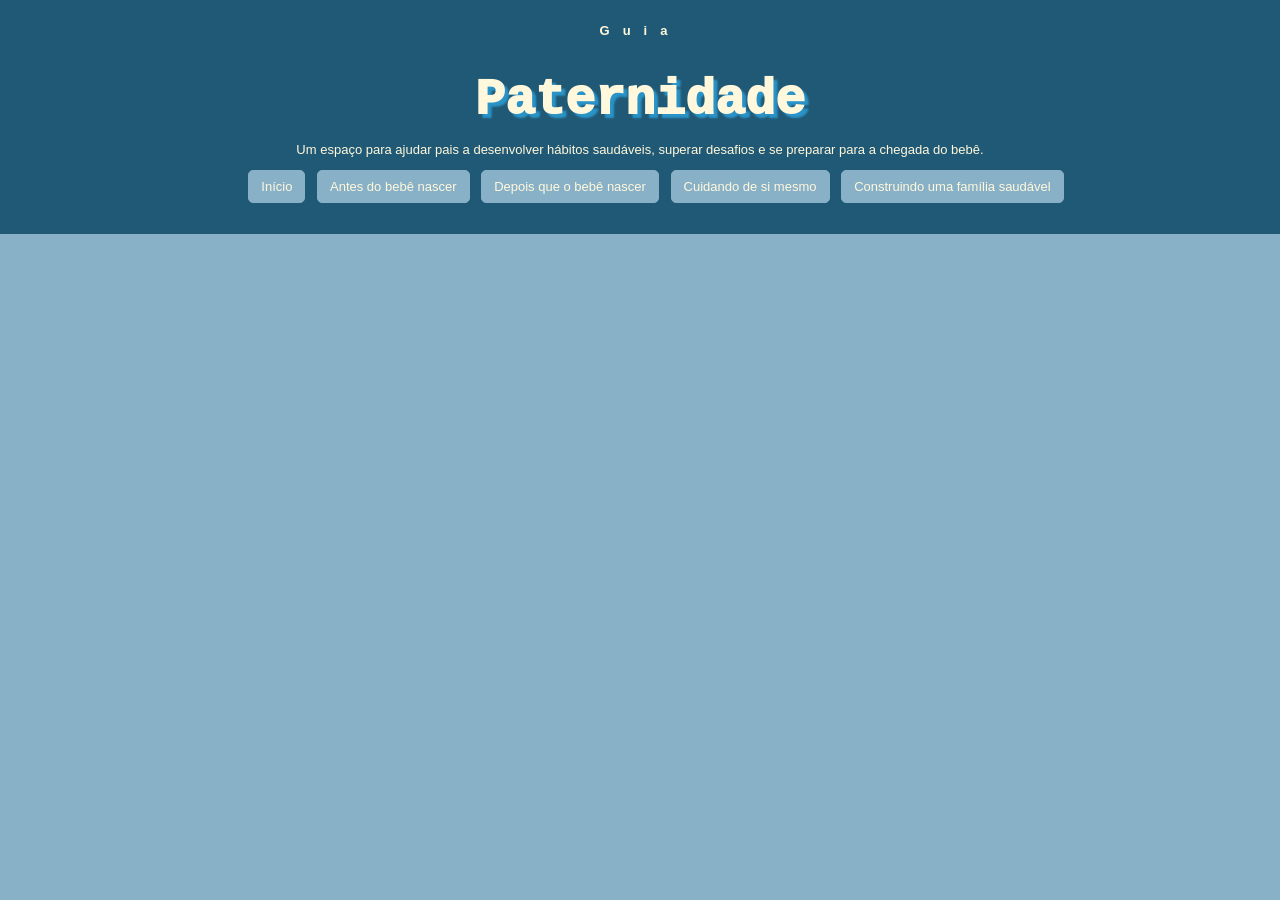
==== index.html @ de47fef1 "Adição e estilização do header" ====
<!DOCTYPE html>
<html lang="pt-br">
<head>
    <meta charset="UTF-8">
    <meta name="viewport" content="width=device-width, initial-scale=1.0">
    <title>Guia da Paternidade | Site</title>

    <link rel="stylesheet" href="./style/style.css">
</head>
<body>
    
    <header class="cabecalho">
        <div class="container">
            <p class="etiqueta">Guia</p>
            <h1>Paternidade</h1>

            <p class="subtitulo">
                Um espaço para ajudar pais a desenvolver hábitos saudáveis, superar desafios e se preparar para a chegada do bebê.
            </p>

            <nav class="paginas">
                    <ul class="menu-paginas">
                    <li><a class="menu-link" href="index.html">Início</a></li>
                    <li><a class="menu-link" href="./pages/nasceu.html">Antes do bebê nascer</a></li>
                    <li><a class="menu-link" href="./pages/depois.html">Depois que o bebê nascer</a></li>
                    <li><a class="menu-link" href="./pages/cuida.html">Cuidando de si mesmo</a></li>
                    <li><a class="menu-link" href="./pages/familia.html">Construindo uma família saudável</a></li>
                </ul>
            </nav>
        </div>
    </header>
    
</body>
</html>
---- style/style.css ----
*{
    box-sizing: border-box;
}

body{
    margin: 0;
    background-color: #88b1c7;
    color: rgb(0, 0, 0);
    /*a fonte só vai aparecer se no computador tiver instalado*/
    font-family: Arial, Helvetica,sans-serif ;
    font-size: 16px;
    /*se a arial não tiver instalda a outra vai ser,*/
    /*line-height: 9.5;*/
}

h2{
    font-size: 38px;
    margin-bottom: 10px;
    color: cornsilk;
}
h3{
    font-size: 20px;
}
a{
    color: cornsilk;
    
}

.container{
    width: 100%;
    /*largura*/
    max-width: 900px;
    margin: 0 auto;
}


.cabecalho{
    /*parte cima azul*/
    background-color: #205975;
    color: cornsilk;
    padding: 10px 10px;
    /*sequencia*/
    text-align: center;
    font-size: 13px;
    
}
.cabecalho h1{
    /*seletor decendente*/
    /*titulo*/
    color: cornsilk;
    font-weight: 1000;
    /*text-align: center;*/
    text-shadow: 4px 4px 2px #2a93c7;
    font-family: 'Courier New', Courier, monospace;
    font-size: 50px;
    margin-bottom: 10px;
    /*deixa + perto*/
}

.etiqueta{
    /*GUIA*/
    margin-bottom: 10px;
    color: cornsilk;
    font-size: 13px;
    font-weight: bold;
    letter-spacing: 13px;
    /*muda o espaçamento da letra!*/
    text-align: center;
}

.subtitulo{
    max-width: 930px;
    text-align: center;
    color: cornsilk;

}

.menu-paginas li{
    /*display: block;*/
    display: inline-block;
    margin-right: 8px;
    margin-bottom: 8px;
}

.menu-link{
    display: inline-block;
    padding: 8px 12px;
    background-color: #88b1c7;
    border: 1px solid #88b1c7;
    border-radius: 5px;
    text-decoration: none;
    text-align: center;
}
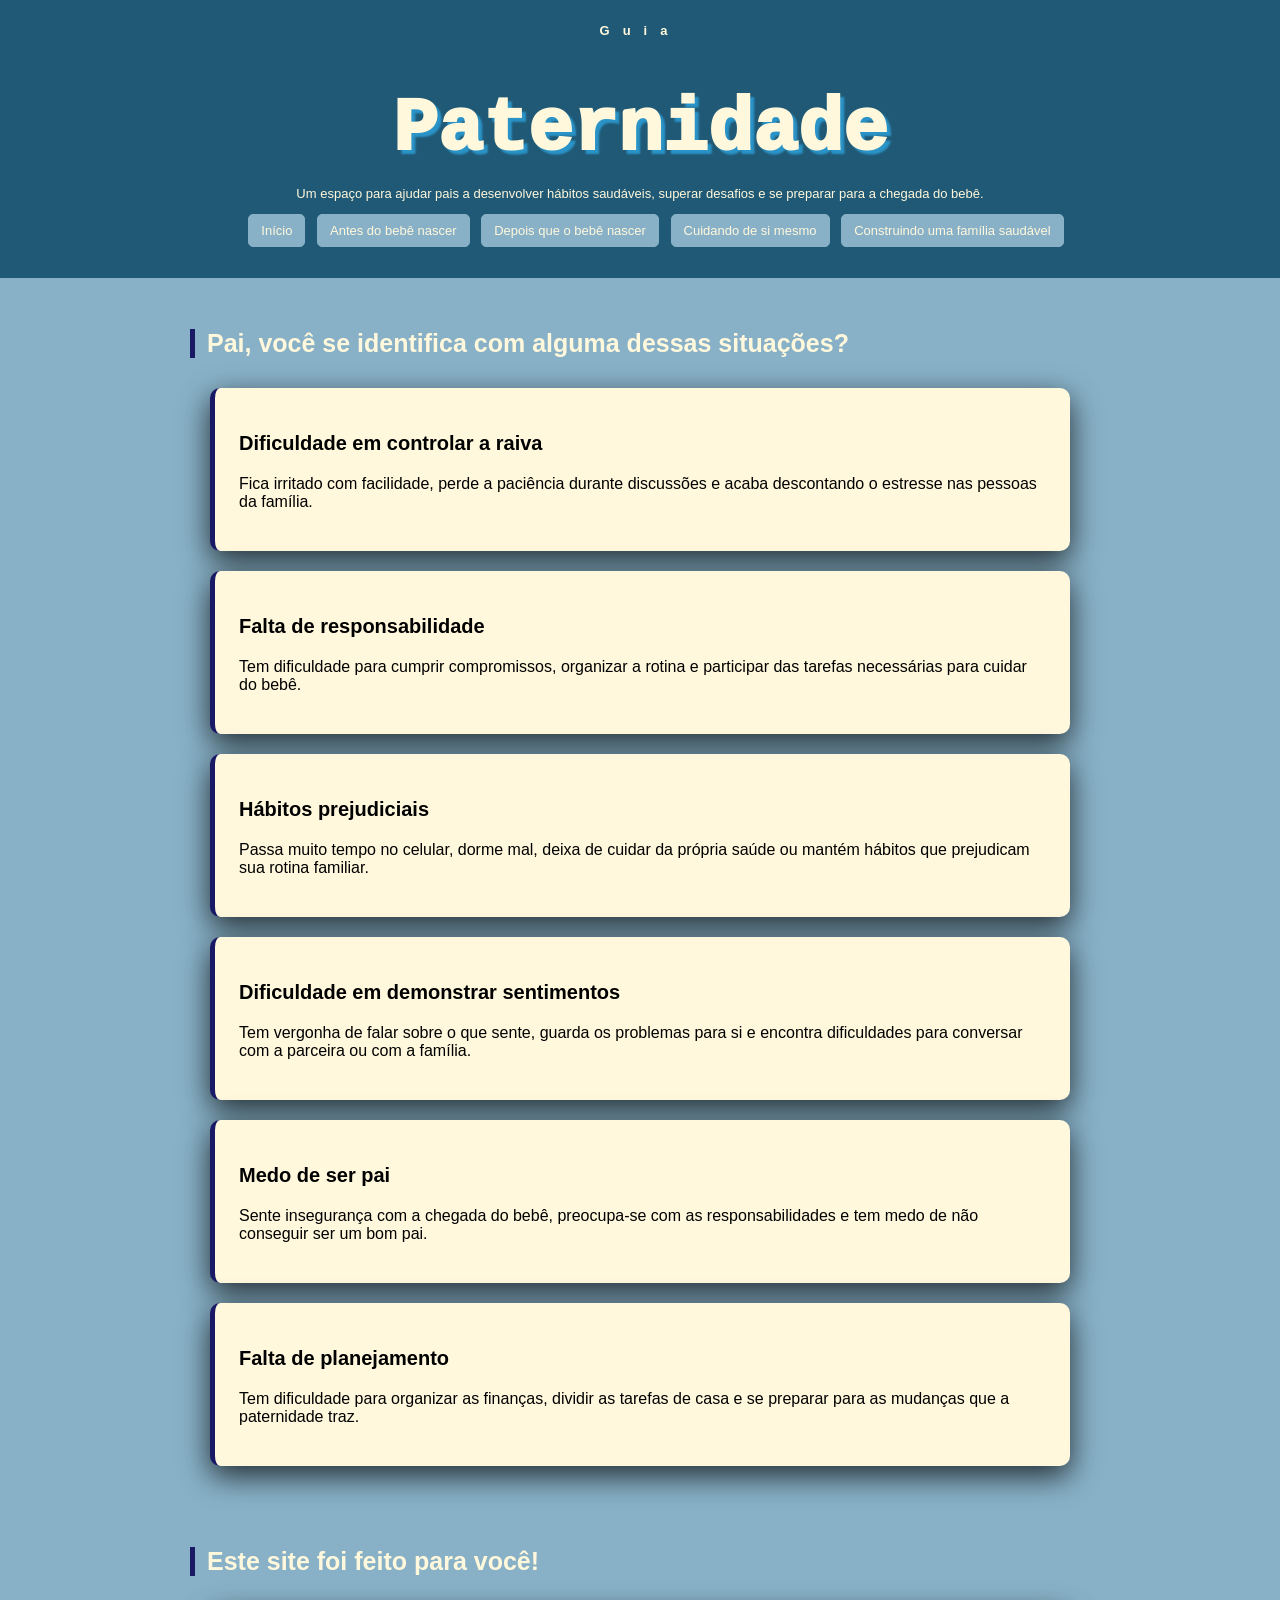
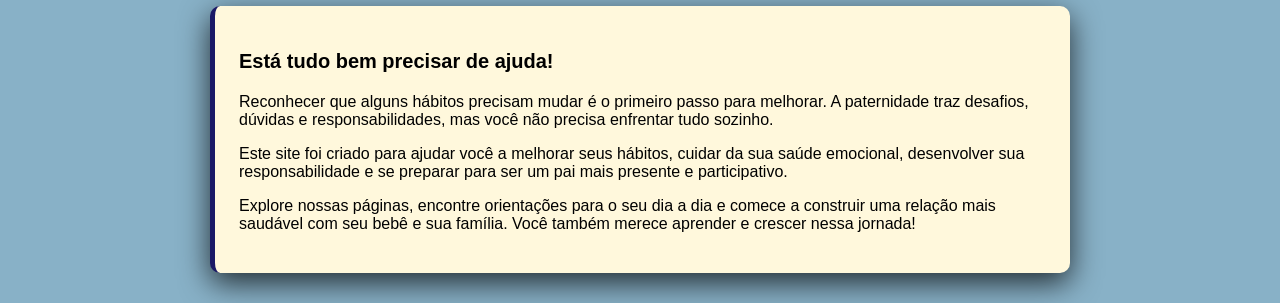
==== commit 8c6abbfe: "Adição e estilização do main" ====
--- a/index.html
+++ b/index.html
@@ -29,6 +29,101 @@
             </nav>
         </div>
     </header>
-    
+    <main>
+        <section class="secao">
+            <div class="container">
+                <h2 class="titulo-secao">Pai, você se identifica com alguma dessas situações?</h2>
+
+                <div class="grade-cards">
+                    <article class="card">
+                        <h3>Dificuldade em controlar a raiva</h3>
+                        <p>
+                            Fica irritado com facilidade, perde a paciência
+                            durante discussões e acaba descontando o estresse
+                            nas pessoas da família.
+                        </p>
+                    </article>
+
+                    <article class="card">
+                        <h3>Falta de responsabilidade</h3>
+                        <p>
+                            Tem dificuldade para cumprir compromissos,
+                            organizar a rotina e participar das tarefas
+                            necessárias para cuidar do bebê.
+                        </p>
+                    </article>
+
+                    <article class="card">
+                        <h3>Hábitos prejudiciais</h3>
+                        <p>
+                            Passa muito tempo no celular, dorme mal,
+                            deixa de cuidar da própria saúde ou mantém
+                            hábitos que prejudicam sua rotina familiar.
+                        </p>
+                    </article>
+
+                    <article class="card">
+                        <h3>Dificuldade em demonstrar sentimentos</h3>
+                        <p>
+                            Tem vergonha de falar sobre o que sente,
+                            guarda os problemas para si e encontra
+                            dificuldades para conversar com a parceira
+                            ou com a família.
+                        </p>
+                    </article>
+
+                    <article class="card">
+                        <h3>Medo de ser pai</h3>
+                        <p>
+                            Sente insegurança com a chegada do bebê,
+                            preocupa-se com as responsabilidades e
+                            tem medo de não conseguir ser um bom pai.
+                        </p>
+                    </article>
+
+                    <article class="card">
+                        <h3>Falta de planejamento</h3>
+                        <p>
+                            Tem dificuldade para organizar as finanças,
+                            dividir as tarefas de casa e se preparar
+                            para as mudanças que a paternidade traz.
+                        </p>
+                    </article>
+                </div>
+            </div>
+        </section>
+
+        <section class="secao">
+            <div class="container">
+                <h2 class="titulo-secao">Este site foi feito para você!</h2>
+
+                <div class="card">
+                    <h3>Está tudo bem precisar de ajuda!</h3>
+                    <p>
+                        Reconhecer que alguns hábitos precisam mudar
+                        é o primeiro passo para melhorar. A paternidade
+                        traz desafios, dúvidas e responsabilidades,
+                        mas você não precisa enfrentar tudo sozinho.
+                    </p>
+
+                    <p>
+                        Este site foi criado para ajudar você a melhorar
+                        seus hábitos, cuidar da sua saúde emocional,
+                        desenvolver sua responsabilidade e se preparar
+                        para ser um pai mais presente e participativo.
+                    </p>
+
+                    <p>
+                        Explore nossas páginas, encontre orientações
+                        para o seu dia a dia e comece a construir
+                        uma relação mais saudável com seu bebê
+                        e sua família. Você também merece aprender
+                        e crescer nessa jornada!
+                    </p>
+                </div>
+            </div>
+        </section>
+    </main>
+     
 </body>
 </html>
--- a/style/style.css
+++ b/style/style.css
@@ -14,7 +14,7 @@
 }
 
 h2{
-    font-size: 38px;
+    font-size: 25px;
     margin-bottom: 10px;
     color: cornsilk;
 }
@@ -52,14 +52,13 @@
     /*text-align: center;*/
     text-shadow: 4px 4px 2px #2a93c7;
     font-family: 'Courier New', Courier, monospace;
-    font-size: 50px;
+    font-size: 75px;
     margin-bottom: 10px;
     /*deixa + perto*/
 }
 
 .etiqueta{
     /*GUIA*/
-    margin-bottom: 10px;
     color: cornsilk;
     font-size: 13px;
     font-weight: bold;
@@ -91,3 +90,31 @@
     text-decoration: none;
     text-align: center;
 }
+
+/*parde mais clara do site*/
+.secao{
+    padding: 30px 0;
+}
+
+.titulo-secao{
+    margin-bottom: 30px;
+    padding-left: 12px;
+    border-left: 5px solid rgb(26, 25, 102);
+    font-size: 25px;
+}
+
+.grade-cards {
+    display: grid;
+    gap: 20px; /* ESPAÇO ENTRE OS CARDS */
+}
+
+.card{
+    padding: 24px;
+    background-color: cornsilk;
+    /*border: 1px solid crimson;*/
+    border-radius: 10px;
+    box-shadow: 0 10px 30px rgba(1, 0, 0, 0.749);
+    /*box-shadow: 0 10px 30px rgba(20, 45, 70, 0.08);*/
+    border-left: 5px solid rgb(26, 25, 102);
+    margin: 0 20px;
+}
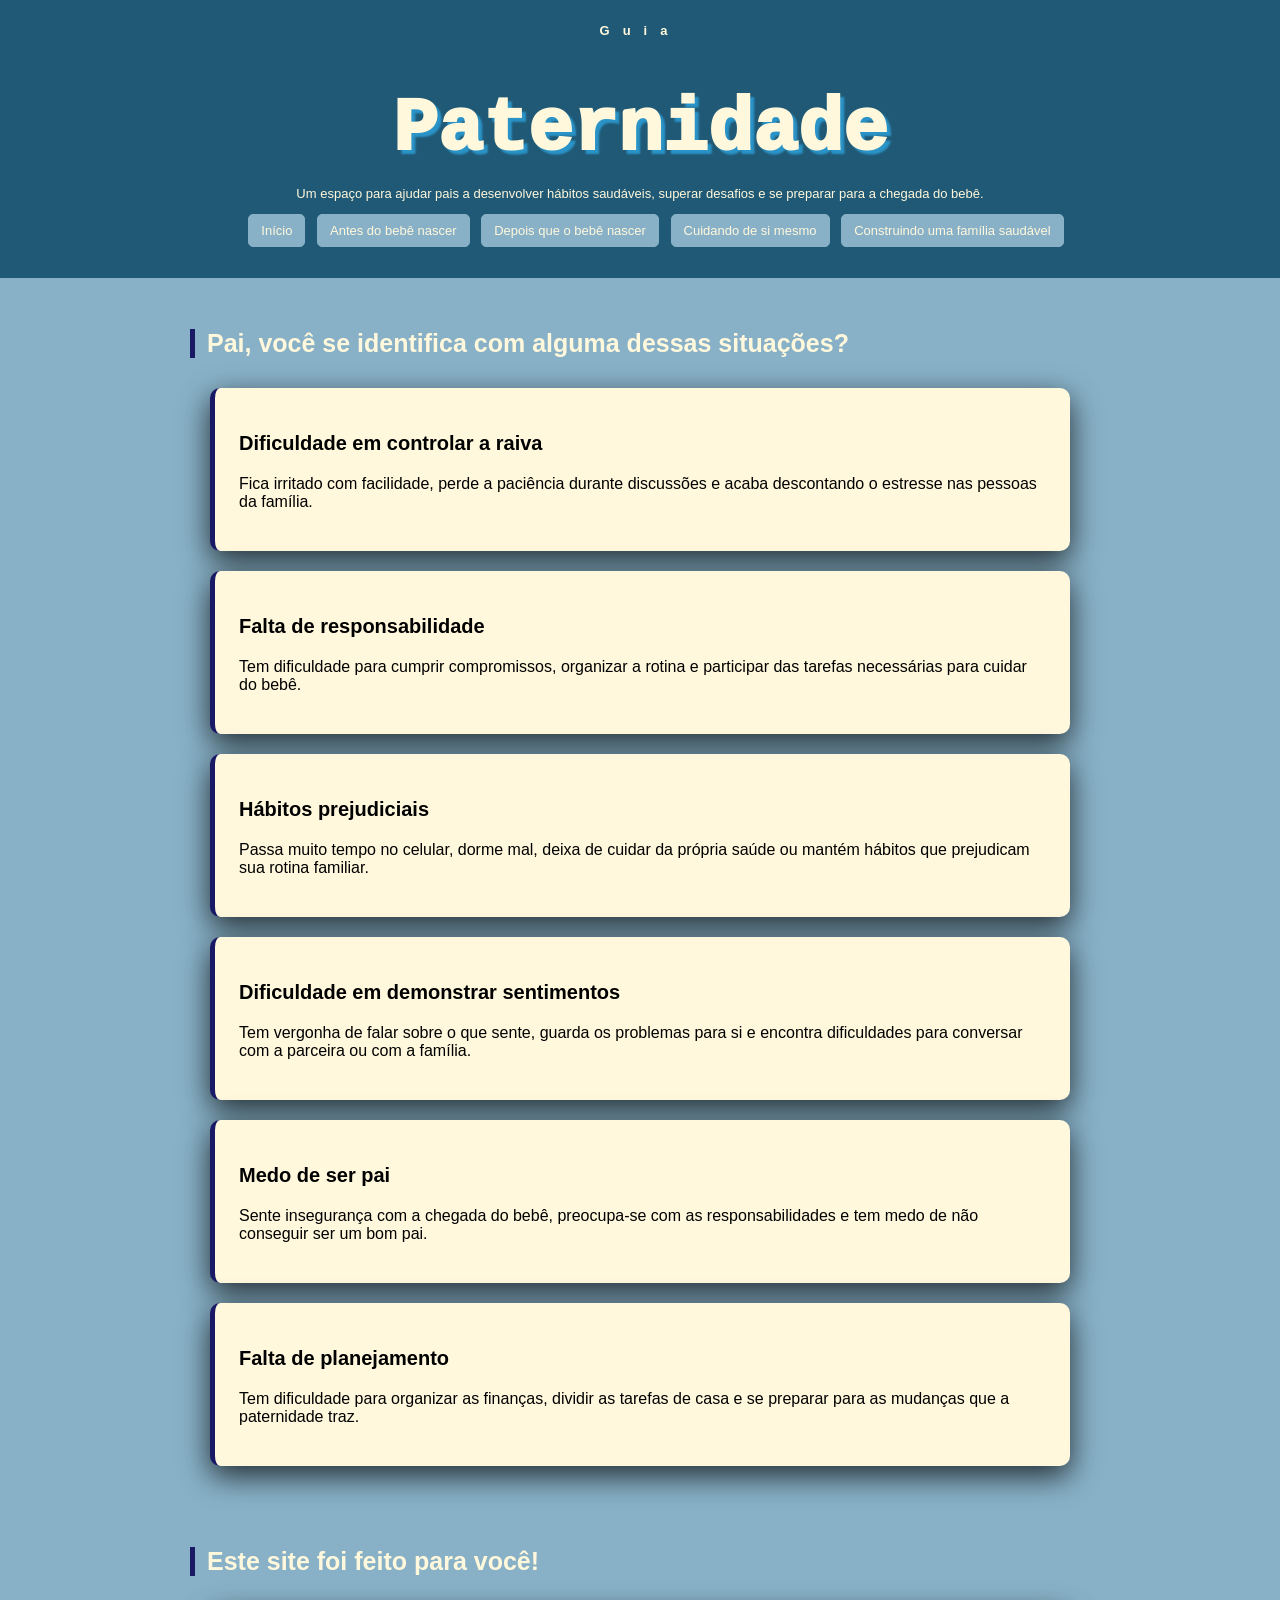
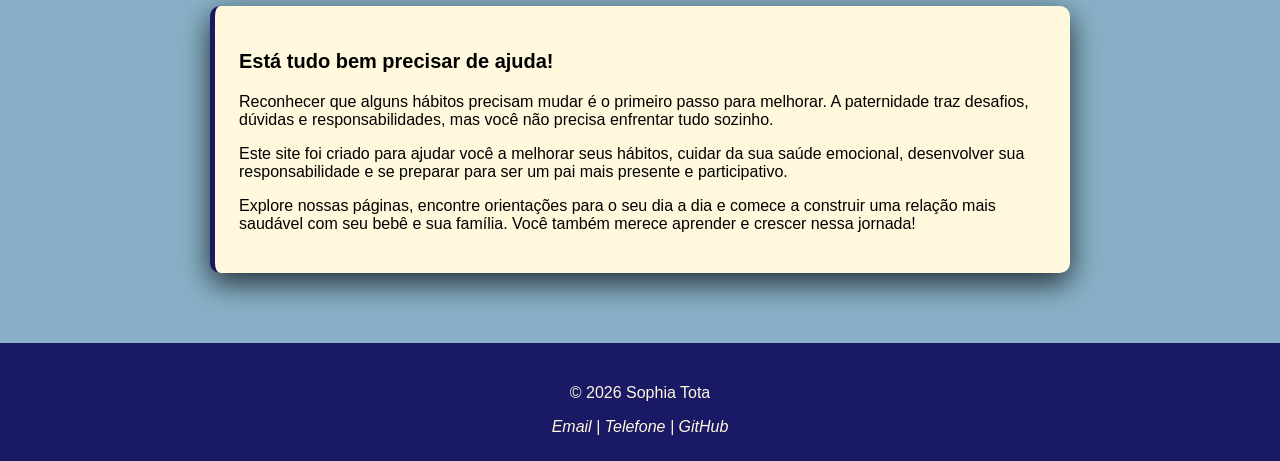
==== commit f4998633: "Inicio, adição e estilização do do footer" ====
--- a/index.html
+++ b/index.html
@@ -124,6 +124,22 @@
             </div>
         </section>
     </main>
+     <footer class="rodape">
+        <div class="container">
+            <p id="texto">&copy; 2026 Sophia Tota </p>
+
+            <address>
+                <a href="sophia.ttota@gmail">Email</a>
+                <span> | </span>
+                <a href="tel+5515991891791">Telefone</a>
+                <span> | </span>
+                <a href="https://github.com/sophiatota" target="_blank">GitHub</a>
+
+            </address>
+
+        </div>
+
+    </footer>
      
 </body>
 </html>
--- a/style/style.css
+++ b/style/style.css
@@ -55,6 +55,21 @@
     font-size: 75px;
     margin-bottom: 10px;
     /*deixa + perto*/
+}
+
+#h1{
+     color: cornsilk;
+    font-weight: 1000;
+    /*text-align: center;*/
+    text-shadow: 4px 4px 2px #2a93c7;
+    font-family: 'Courier New', Courier, monospace;
+    font-size: 60px;
+    margin-bottom: 10px;
+    /*deixa + perto*/
+}
+
+#texto{
+    color: cornsilk;
 }
 
 .etiqueta{
@@ -118,3 +133,20 @@
     border-left: 5px solid rgb(26, 25, 102);
     margin: 0 20px;
 }
+
+.rodape{
+    margin-top: 40px;
+    padding: 25px;
+    background-color: rgb(26, 25, 102);
+    text-align: center;
+}
+.rodape address{
+    font-size: normal;
+    color: cornsilk;
+}
+
+.rodape a{
+    text-decoration: none;
+    color: cornsilk;
+  
+}
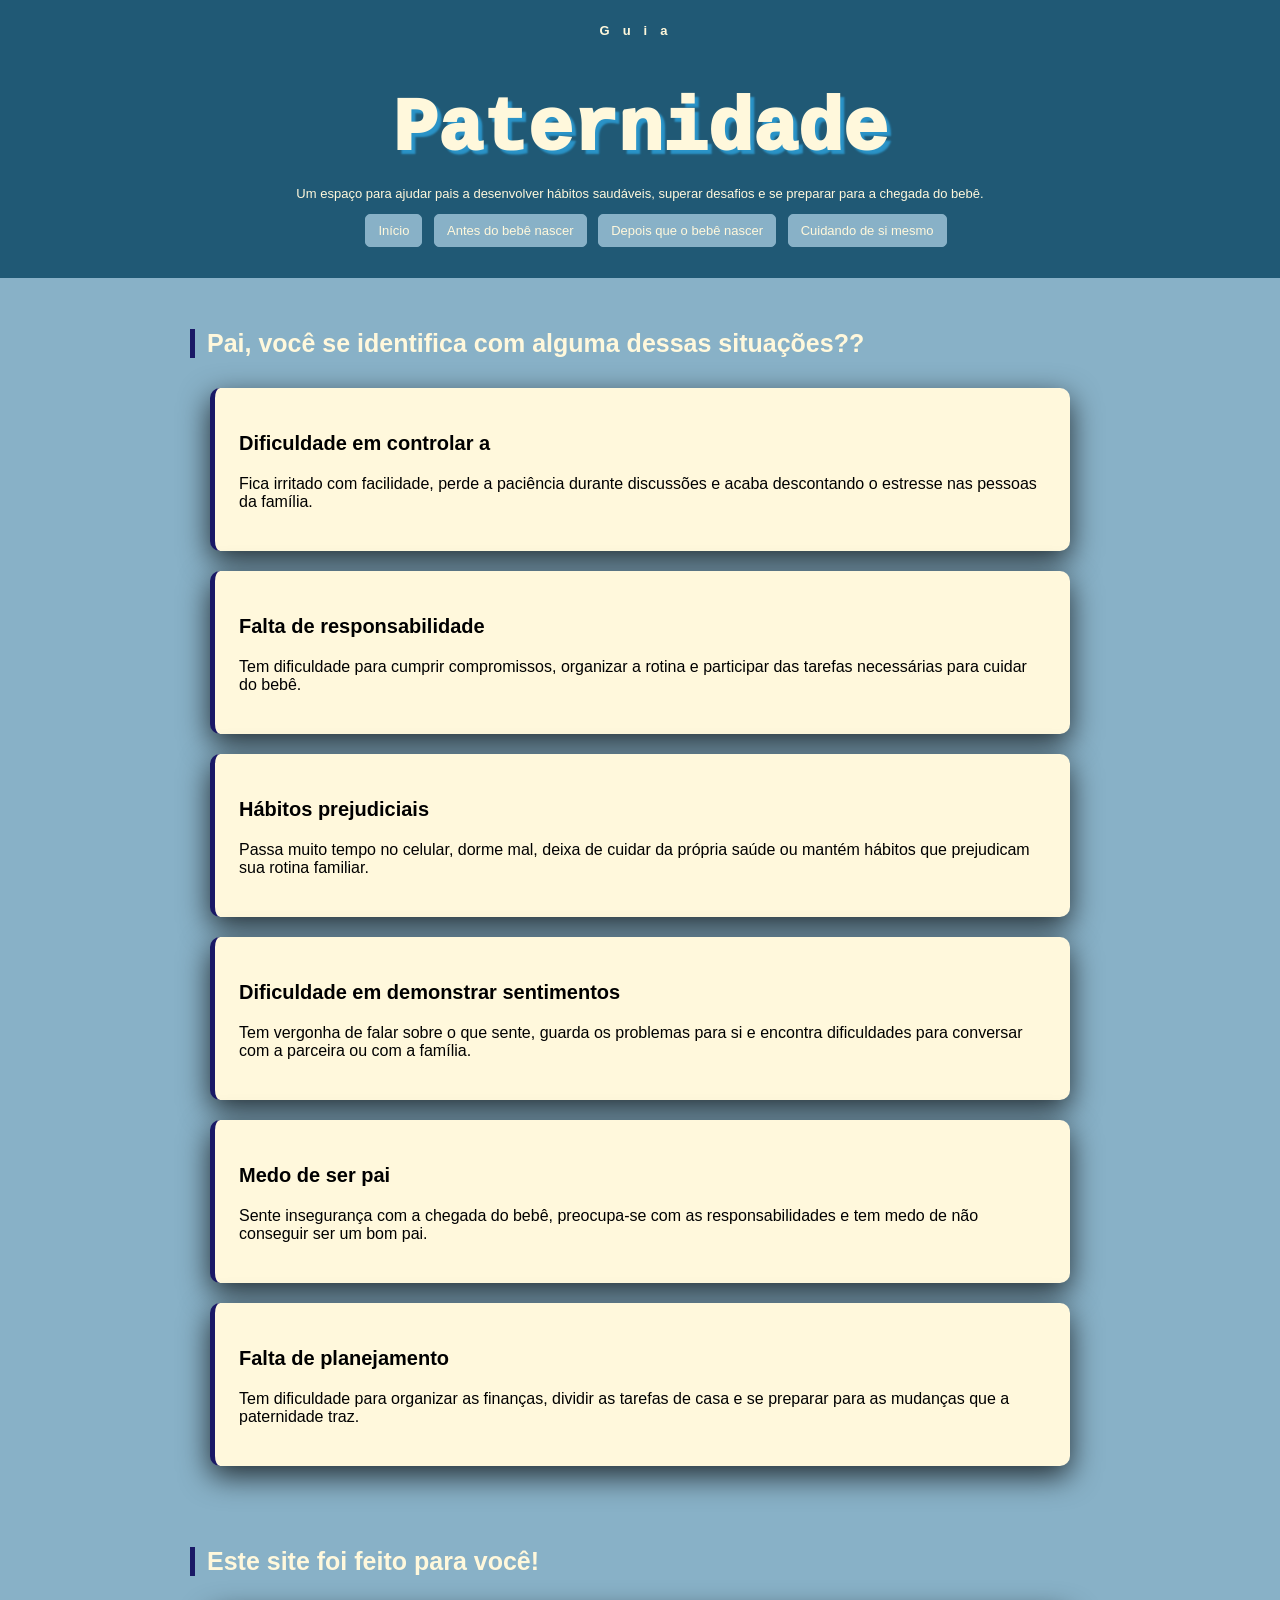
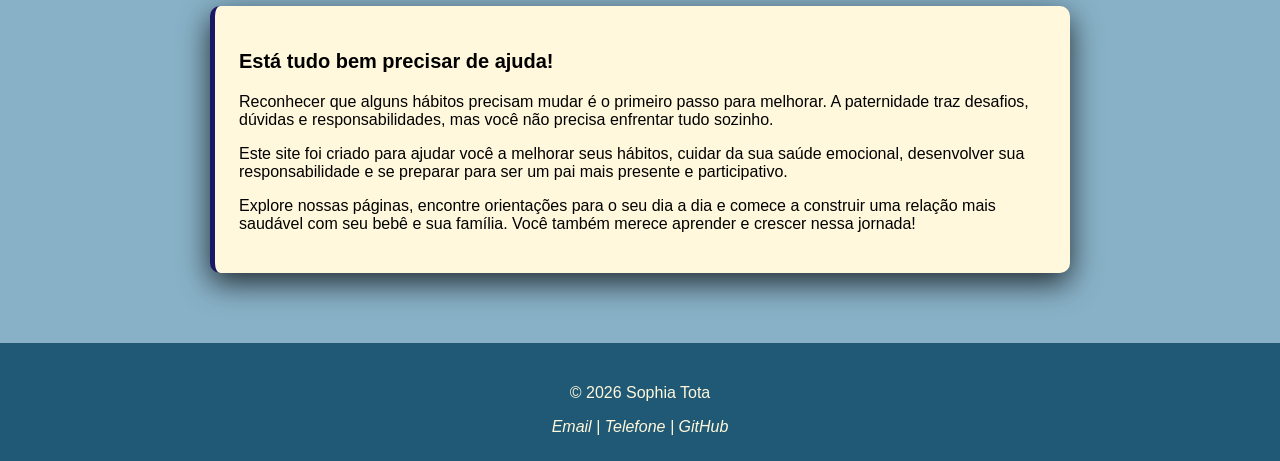
==== commit e7576acd: "Alteração nas paginas e site concluido" ====
--- a/index.html
+++ b/index.html
@@ -21,10 +21,10 @@
             <nav class="paginas">
                     <ul class="menu-paginas">
                     <li><a class="menu-link" href="index.html">Início</a></li>
-                    <li><a class="menu-link" href="./pages/nasceu.html">Antes do bebê nascer</a></li>
-                    <li><a class="menu-link" href="./pages/depois.html">Depois que o bebê nascer</a></li>
-                    <li><a class="menu-link" href="./pages/cuida.html">Cuidando de si mesmo</a></li>
-                    <li><a class="menu-link" href="./pages/familia.html">Construindo uma família saudável</a></li>
+                    <li><a class="menu-link" href="/pages/nasceu.html">Antes do bebê nascer</a></li>
+                    <li><a class="menu-link" href="/pages/depois.html">Depois que o bebê nascer</a></li>
+                    <li><a class="menu-link" href="/pages/cuida.html">Cuidando de si mesmo</a></li>
+
                 </ul>
             </nav>
         </div>
@@ -32,11 +32,11 @@
     <main>
         <section class="secao">
             <div class="container">
-                <h2 class="titulo-secao">Pai, você se identifica com alguma dessas situações?</h2>
+                <h2 class="titulo-secao">Pai, você se identifica com alguma dessas situações??</h2>
 
                 <div class="grade-cards">
                     <article class="card">
-                        <h3>Dificuldade em controlar a raiva</h3>
+                        <h3>Dificuldade em controlar a </h3>
                         <p>
                             Fica irritado com facilidade, perde a paciência
                             durante discussões e acaba descontando o estresse
--- a/style/style.css
+++ b/style/style.css
@@ -137,7 +137,7 @@
 .rodape{
     margin-top: 40px;
     padding: 25px;
-    background-color: rgb(26, 25, 102);
+    background-color: #205975;
     text-align: center;
 }
 .rodape address{
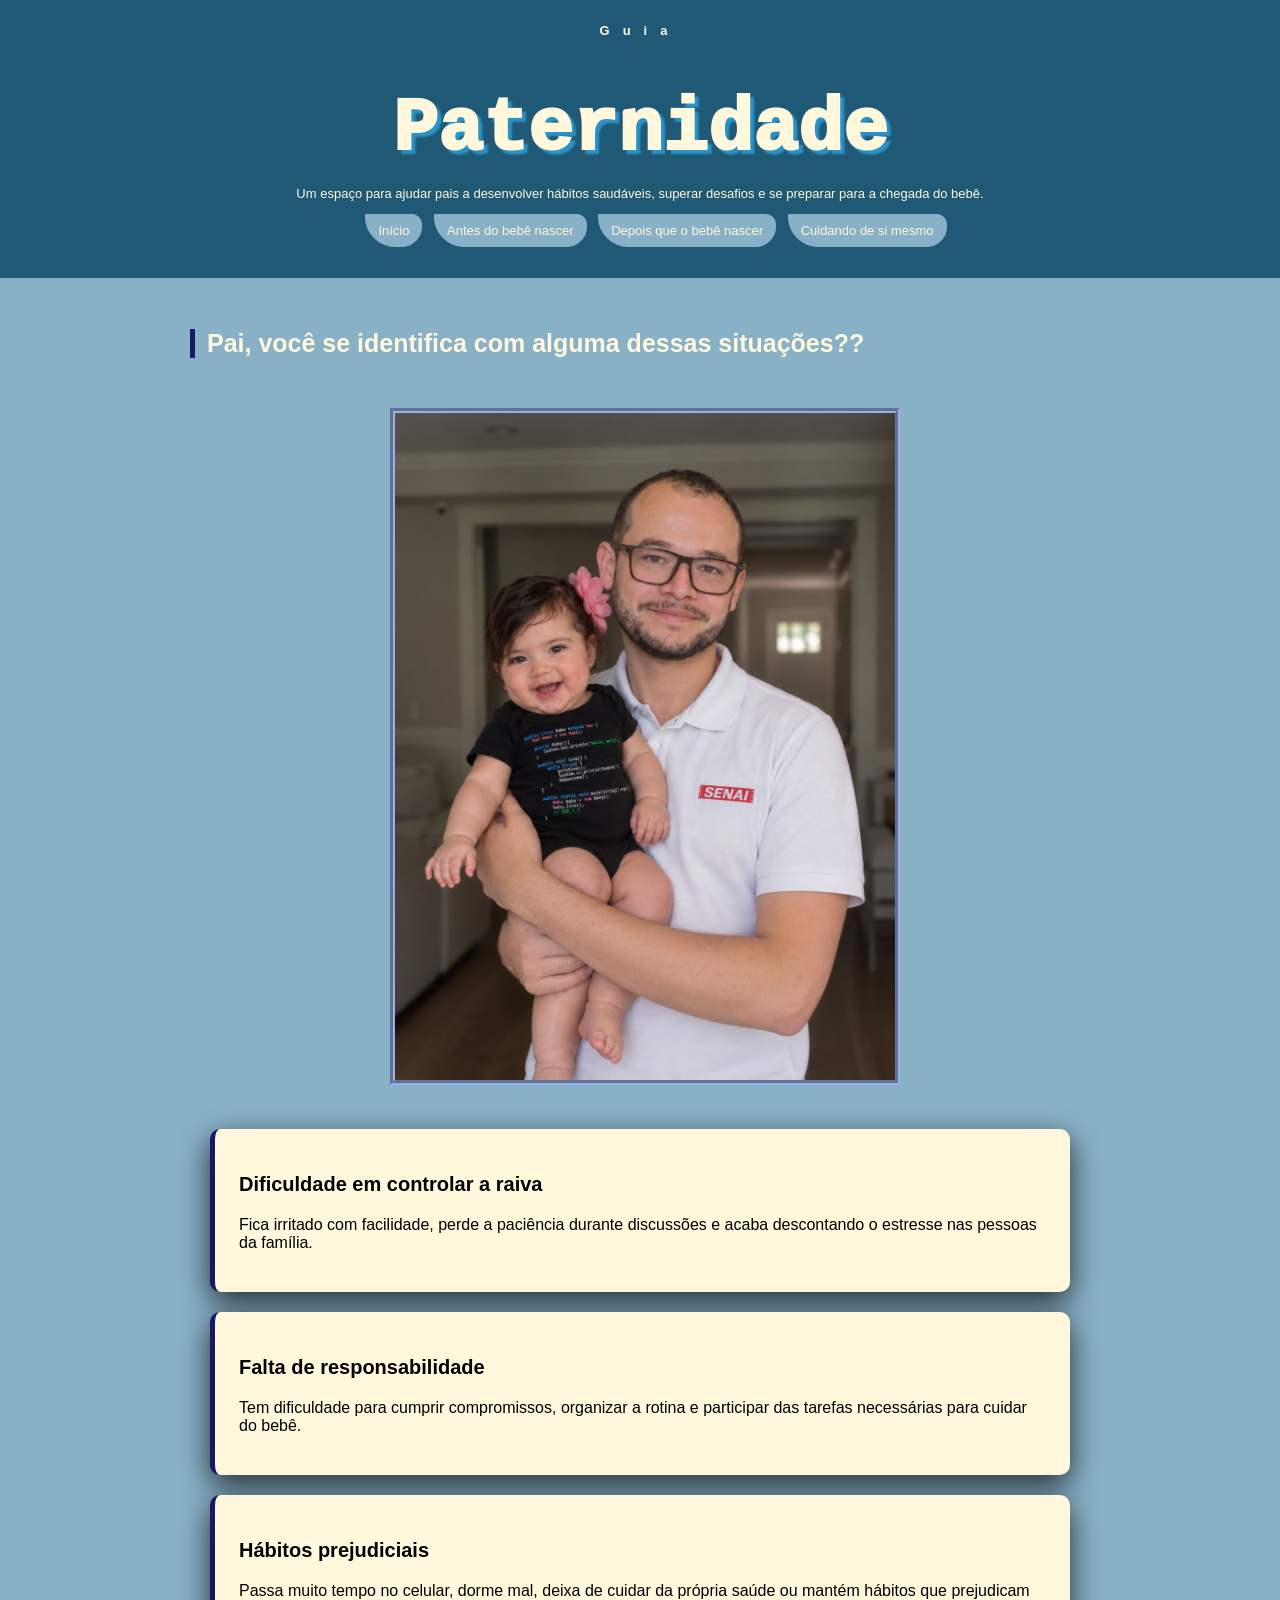
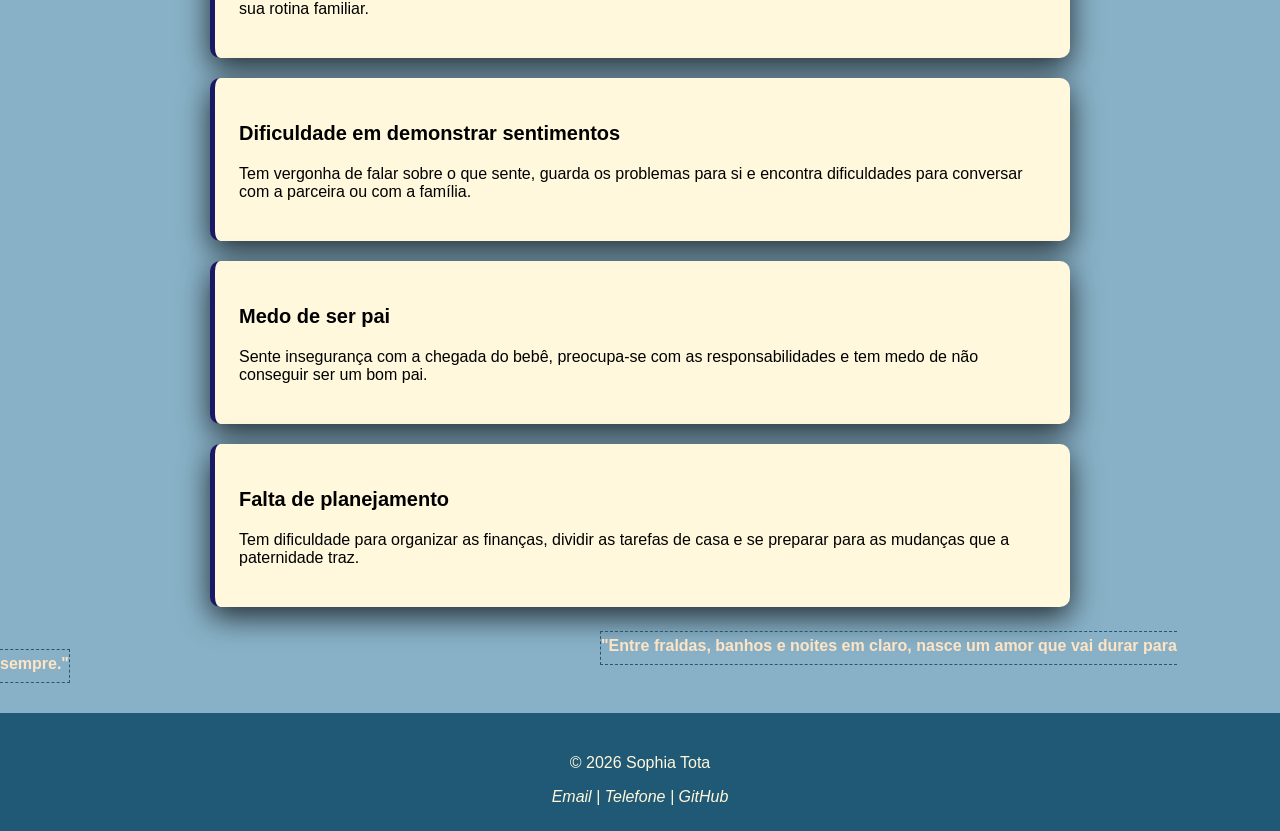
==== commit 26a00471: "Site atualizado" ====
--- a/index.html
+++ b/index.html
@@ -33,10 +33,10 @@
         <section class="secao">
             <div class="container">
                 <h2 class="titulo-secao">Pai, você se identifica com alguma dessas situações??</h2>
-
+                <img id="imagem1" src="img/ved.png" alt="">
                 <div class="grade-cards">
                     <article class="card">
-                        <h3>Dificuldade em controlar a </h3>
+                        <h3>Dificuldade em controlar a raiva </h3>
                         <p>
                             Fica irritado com facilidade, perde a paciência
                             durante discussões e acaba descontando o estresse
@@ -93,36 +93,10 @@
             </div>
         </section>
 
-        <section class="secao">
-            <div class="container">
-                <h2 class="titulo-secao">Este site foi feito para você!</h2>
-
-                <div class="card">
-                    <h3>Está tudo bem precisar de ajuda!</h3>
-                    <p>
-                        Reconhecer que alguns hábitos precisam mudar
-                        é o primeiro passo para melhorar. A paternidade
-                        traz desafios, dúvidas e responsabilidades,
-                        mas você não precisa enfrentar tudo sozinho.
-                    </p>
-
-                    <p>
-                        Este site foi criado para ajudar você a melhorar
-                        seus hábitos, cuidar da sua saúde emocional,
-                        desenvolver sua responsabilidade e se preparar
-                        para ser um pai mais presente e participativo.
-                    </p>
-
-                    <p>
-                        Explore nossas páginas, encontre orientações
-                        para o seu dia a dia e comece a construir
-                        uma relação mais saudável com seu bebê
-                        e sua família. Você também merece aprender
-                        e crescer nessa jornada!
-                    </p>
-                </div>
-            </div>
-        </section>
+        <strong> "Entre fraldas, banhos e noites em claro, 
+            nasce um amor que vai durar para sempre." </strong>  <br>
+        
+        
     </main>
      <footer class="rodape">
         <div class="container">
--- a/style/style.css
+++ b/style/style.css
@@ -80,6 +80,7 @@
     letter-spacing: 13px;
     /*muda o espaçamento da letra!*/
     text-align: center;
+    
 }
 
 .subtitulo{
@@ -101,7 +102,7 @@
     padding: 8px 12px;
     background-color: #88b1c7;
     border: 1px solid #88b1c7;
-    border-radius: 5px;
+    border-radius: 0 10px 20px 30px;
     text-decoration: none;
     text-align: center;
 }
@@ -150,3 +151,24 @@
     color: cornsilk;
   
 }
+
+strong{
+            border: 1px dashed  #205975;;
+            padding-top: 5px;
+            padding-bottom: 10px;
+            color: bisque;
+            text-align: center;
+            margin: 200px 200px 300px 600px;
+            
+            
+        }
+
+#imagem1{
+            
+            border: 5px groove rgb(153, 177, 234);
+            padding: 50px 15px px;
+            text-align: center;
+            margin: 20px 30px 40px 200px;
+            box-sizing: content-box;
+            width: 500px;
+        }
